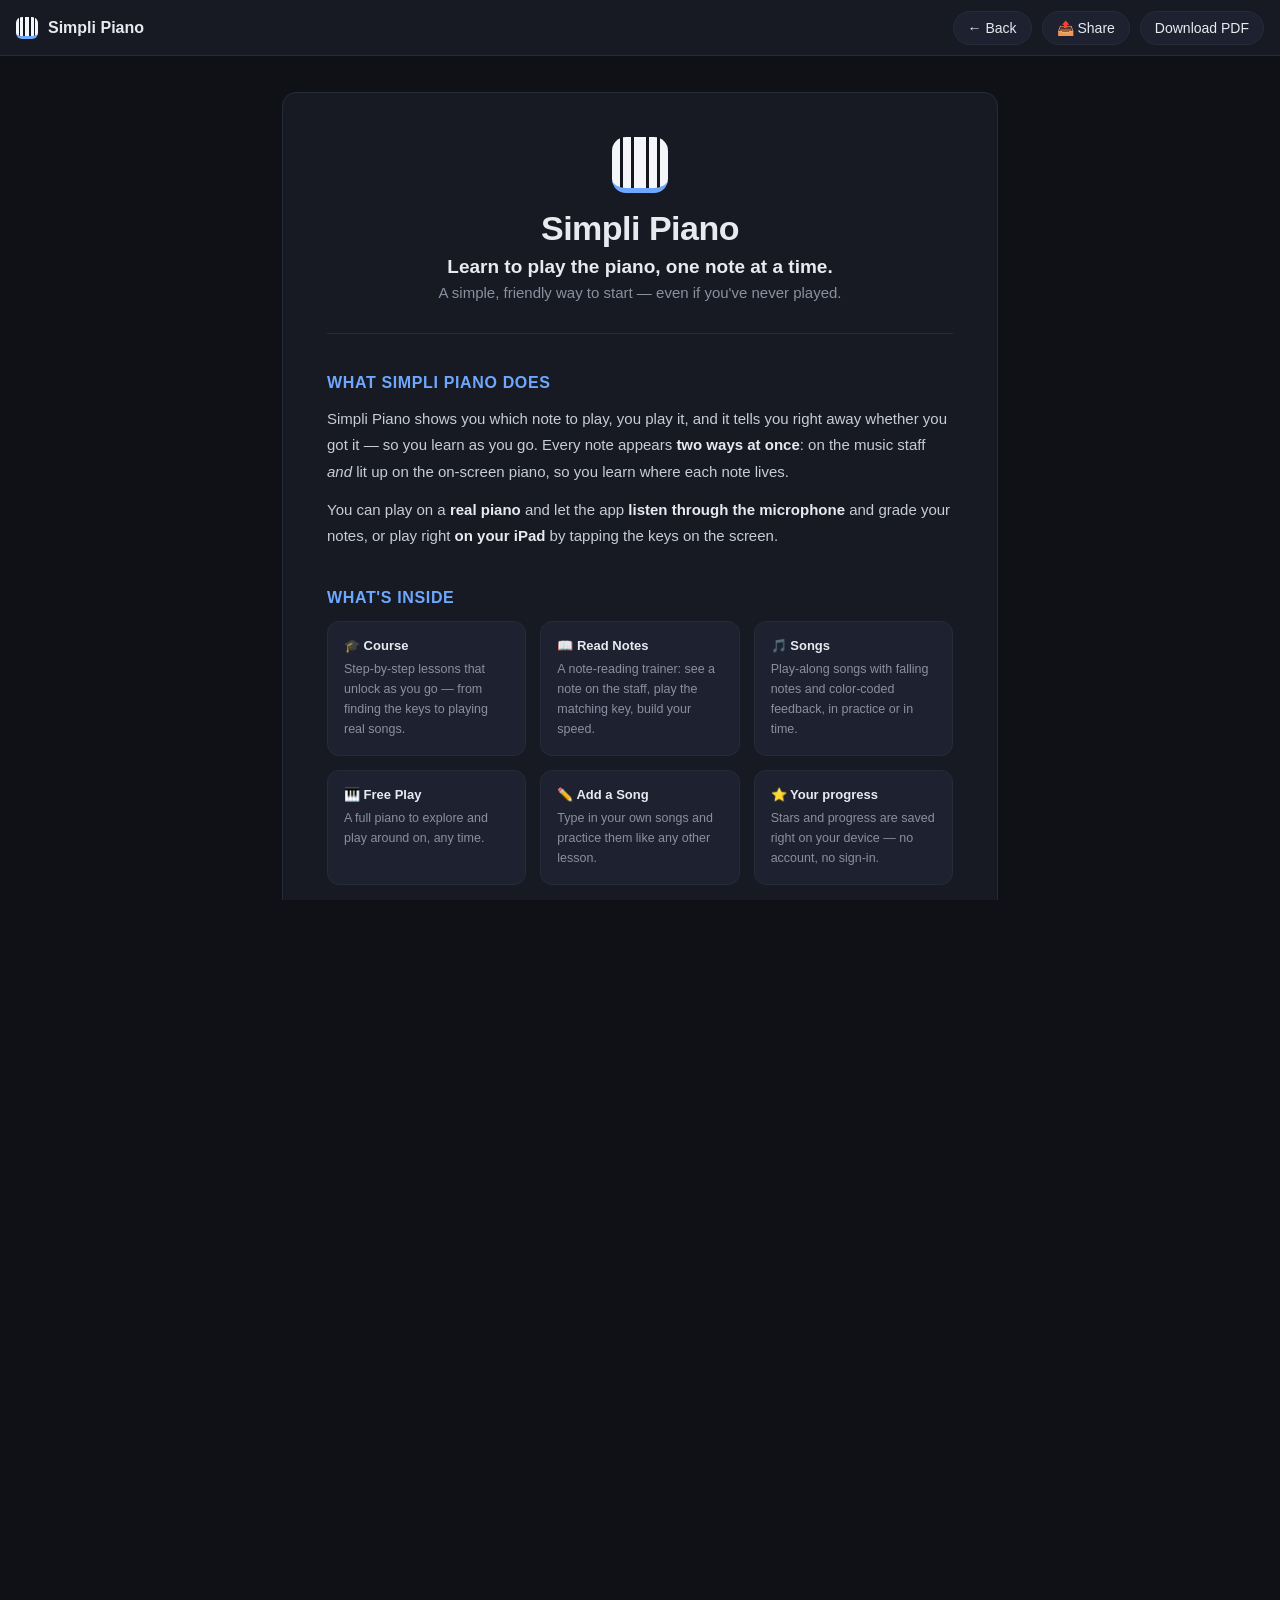
==== about.html @ 275bcdd9 "Auto-extending copyright year in footer + About (no yearly edits) Compute the © year in code: shows " ====
<!DOCTYPE html>
<html lang="en">
<head>
  <meta charset="UTF-8" />
  <meta name="viewport" content="width=device-width, initial-scale=1.0, viewport-fit=cover" />
  <title>About — Simpli Piano</title>
  <link rel="manifest" href="manifest.webmanifest" />
  <meta name="theme-color" content="#0f1117" />
  <link rel="icon" href="icons/favicon-32.png" sizes="32x32" />
  <link rel="apple-touch-icon" href="icons/apple-touch-icon.png" />
  <link rel="stylesheet" href="static/css/style.css" />
  <script src="static/js/version.js"></script>
</head>
<body class="about-page">
  <header class="about-bar">
    <div class="logo-wrap">
      <span class="logo" aria-hidden="true"></span>
      <strong>Simpli&nbsp;Piano</strong>
    </div>
    <div class="nav">
      <a class="chip" href="index.html">← Back</a>
      <button class="chip" id="share-btn">📤 Share</button>
      <button class="chip" id="pdf-btn">Download PDF</button>
    </div>
  </header>

  <main class="about-main">
    <div class="about-card">

      <div class="about-hero">
        <div class="about-logo" aria-hidden="true"></div>
        <h1>Simpli Piano</h1>
        <p class="about-tagline">Learn to play the piano, one note at a time.</p>
        <p class="about-sub">A simple, friendly way to start — even if you've never played.</p>
      </div>

      <section class="about-section">
        <h2>What Simpli Piano Does</h2>
        <p>Simpli Piano shows you which note to play, you play it, and it tells you right away
           whether you got it — so you learn as you go. Every note appears <b>two ways at once</b>:
           on the music staff <i>and</i> lit up on the on-screen piano, so you learn where each note lives.</p>
        <p>You can play on a <b>real piano</b> and let the app <b>listen through the microphone</b>
           and grade your notes, or play right <b>on your iPad</b> by tapping the keys on the screen.</p>
      </section>

      <section class="about-section">
        <h2>What's Inside</h2>
        <div class="why-grid">
          <div class="why-item">
            <div class="why-title">🎓 Course</div>
            <div class="why-desc">Step-by-step lessons that unlock as you go — from finding the keys to playing real songs.</div>
          </div>
          <div class="why-item">
            <div class="why-title">📖 Read Notes</div>
            <div class="why-desc">A note-reading trainer: see a note on the staff, play the matching key, build your speed.</div>
          </div>
          <div class="why-item">
            <div class="why-title">🎵 Songs</div>
            <div class="why-desc">Play-along songs with falling notes and color-coded feedback, in practice or in time.</div>
          </div>
          <div class="why-item">
            <div class="why-title">🎹 Free Play</div>
            <div class="why-desc">A full piano to explore and play around on, any time.</div>
          </div>
          <div class="why-item">
            <div class="why-title">✏️ Add a Song</div>
            <div class="why-desc">Type in your own songs and practice them like any other lesson.</div>
          </div>
          <div class="why-item">
            <div class="why-title">⭐ Your progress</div>
            <div class="why-desc">Stars and progress are saved right on your device — no account, no sign-in.</div>
          </div>
        </div>
      </section>

      <section class="about-section">
        <h2>Who It's For</h2>
        <div class="audience-grid">
          <div class="audience-item">
            <div class="audience-icon">🌱</div>
            <div class="audience-label">Complete Beginners</div>
            <div class="audience-desc">Never touched a piano? Start at the very beginning — find the keys, learn the note names, and play your first song.</div>
          </div>
          <div class="audience-item">
            <div class="audience-icon">🎹</div>
            <div class="audience-label">Real-Piano Players</div>
            <div class="audience-desc">Play on your own acoustic or digital piano and let the app listen and grade you as you practice.</div>
          </div>
          <div class="audience-item">
            <div class="audience-icon">✈️</div>
            <div class="audience-label">Practice Anywhere</div>
            <div class="audience-desc">Works fully offline on your iPad. Tap the on-screen keys to keep learning on a plane or away from your piano.</div>
          </div>
          <div class="audience-item">
            <div class="audience-icon">👨‍👩‍👧</div>
            <div class="audience-label">All Ages</div>
            <div class="audience-desc">Simple, friendly, and visual — easy enough for kids and clear enough for adults picking it up later in life.</div>
          </div>
        </div>
      </section>

      <section class="about-section">
        <h2>Private, Offline &amp; Ad-Free</h2>
        <p>Once it's on your home screen, Simpli Piano <b>works fully offline</b> — you can play
           with <b>no internet connection at all</b> (perfect for a plane). Everything runs on your
           device: no account, no sign-in, and nothing is sent to a server.</p>
        <p>And because it's <b>privately developed by Coniker Systems™</b>, there are
           <b>no ads — ever.</b></p>
      </section>

      <section class="about-section" id="get-it">
        <h2>Get Simpli Piano on Your iPad</h2>
        <p>It's a free web app — nothing to buy, no App Store needed. Here's how to add it to your
           iPad or iPhone so it opens like a normal app and works offline:</p>
        <div class="get-url">
          <span class="get-url-link" id="app-url">https://jconiker.github.io/simpli-piano/</span>
          <button class="chip" id="copy-url">Copy link</button>
        </div>
        <ol class="get-steps">
          <li>Open that link in <b>Safari</b> on your iPad or iPhone.</li>
          <li>Tap the <b>Share</b> button (the square with an arrow at the top).</li>
          <li>Choose <b>“Add to Home Screen.”</b></li>
          <li>Tap <b>Add</b> — a Simpli Piano icon appears on your home screen.</li>
          <li>Open it from the home screen. It runs full-screen and <b>works offline</b>.</li>
        </ol>
        <p class="get-tip">Want to send it to someone? Tap <b>Share</b> at the top of this page to
           text or email them the link and these instructions.</p>

        <h2 style="margin-top:28px">Getting New Features</h2>
        <p>New features are released regularly. To get the latest version, just <b>close Simpli
           Piano and reopen it while connected to Wi-Fi</b> — it updates itself automatically, and
           your progress is kept. You can check the version number at the bottom of any screen.</p>
        <p>Have an idea or found a problem? Tap <b>💬 Feedback</b> on the home screen to send it
           straight to us — your feedback shapes what gets built next.</p>
      </section>

      <div class="about-cta">
        <a class="process-btn" href="index.html">Start playing →</a>
      </div>

      <div class="about-brand">
        <div class="brand-divider"></div>
        <div class="brand-line">
          Developed by <a href="https://conikersystems.com" target="_blank" rel="noopener" class="brand-link">Coniker Systems™</a>
          <span class="brand-sep">·</span>
          <a href="https://conikersystems.com" target="_blank" rel="noopener" class="brand-link">conikersystems.com</a>
          <span class="brand-sep">·</span>
          © <span id="cr-years">2026</span> Coniker Systems™
          <span class="brand-sep">·</span>
          v<span id="app-ver"></span>
        </div>
      </div>

    </div>
  </main>
  <script>
    document.getElementById("app-ver").textContent = window.APP_VERSION || "1.0";
    var _y = new Date().getFullYear();
    document.getElementById("cr-years").textContent = _y > 2026 ? "2026–" + _y : "2026";

    var APP_URL = "https://jconiker.github.io/simpli-piano/";
    // This About page's own URL — sharing it lets someone read about Simpli Piano
    // and see how to install it. Same site, just the /about.html path.
    var ABOUT_URL = location.origin + location.pathname;
    var DIR = location.pathname.substring(0, location.pathname.lastIndexOf("/") + 1);
    var PDF_URL = location.origin + DIR + "simpli-piano-about.pdf";
    var SHARE_TEXT = "Simpli Piano — a simple, ad-free way to learn piano on your iPad. "
      + "Here's all about it and how to get it, free:\n" + ABOUT_URL;

    document.getElementById("share-btn").onclick = async function () {
      if (navigator.share) {
        try { await navigator.share({ title: "About Simpli Piano", text: SHARE_TEXT, url: ABOUT_URL }); return; } catch (e) { return; }
      }
      // No share sheet (e.g. desktop): offer SMS, else copy the link.
      try { await navigator.clipboard.writeText(SHARE_TEXT); alert("Link copied — paste it into a text or email."); }
      catch (e) { window.location.href = "sms:?&body=" + encodeURIComponent(SHARE_TEXT); }
    };

    document.getElementById("copy-url").onclick = async function () {
      try { await navigator.clipboard.writeText(APP_URL); this.textContent = "Copied!"; }
      catch (e) { window.prompt("Copy this link:", APP_URL); }
    };

    // Download PDF — NEVER navigate the window (in a Home-Screen app that traps
    // the user with no way back). Use the iOS share sheet (an overlay) so they
    // can Save to Files / share and return straight to the app.
    var standalone = (window.matchMedia && matchMedia("(display-mode: standalone)").matches) || window.navigator.standalone === true;
    document.getElementById("pdf-btn").onclick = async function () {
      // Best path: share the actual PDF file via the share sheet.
      try {
        const res = await fetch("simpli-piano-about.pdf", { cache: "force-cache" });
        const blob = await res.blob();
        const file = new File([blob], "Simpli-Piano.pdf", { type: "application/pdf" });
        if (navigator.canShare && navigator.canShare({ files: [file] })) {
          await navigator.share({ files: [file], title: "Simpli Piano" });
          return;
        }
      } catch (e) { /* fall through */ }
      // Share the PDF link via the sheet (still an overlay — no navigation).
      if (navigator.share) { try { await navigator.share({ title: "Simpli Piano PDF", url: PDF_URL }); return; } catch (e) { return; } }
      // Regular browser tab (not installed): a new tab is safe.
      if (!standalone) { window.open("simpli-piano-about.pdf", "_blank"); return; }
      // Last resort in an installed app: copy the link instead of trapping them.
      try { await navigator.clipboard.writeText(PDF_URL); alert("PDF link copied — open it in Safari."); }
      catch (e) { window.prompt("Open this PDF link in Safari:", PDF_URL); }
    };
  </script>
</body>
</html>
---- static/css/style.css ----
/* Simpli Piano — styles. Dark shell; device-adaptive keyboard;
   falling-notes lesson lane with color-coded feedback. */

:root {
  --bg: #0f1117;
  --panel: #171a23;
  --panel-2: #1d2130;
  --line: #262b3a;
  --ink: #e8eaf0;
  --muted: #8b90a0;
  --accent: #6ea8fe;
  --good: #6ea8fe;   /* correct first try */
  --ok: #f5c451;     /* correct after a slip */
  --bad: #ff6b6b;    /* wrong */
  --white-key: #f5f6fa;
  --black-key: #14161d;
  --topbar-h: 56px;
}

* { box-sizing: border-box; -webkit-tap-highlight-color: transparent; }

html, body {
  margin: 0; height: 100%;
  background: var(--bg); color: var(--ink);
  font-family: -apple-system, BlinkMacSystemFont, "Segoe UI", Roboto, sans-serif;
  overflow: hidden; overscroll-behavior: none;
  -webkit-user-select: none; user-select: none;
}
body {
  display: flex; flex-direction: column;
  padding: env(safe-area-inset-top) env(safe-area-inset-right) env(safe-area-inset-bottom) env(safe-area-inset-left);
}

/* ---- Top bar ---- */
.topbar {
  flex: 0 0 auto; height: var(--topbar-h);
  display: flex; align-items: center; gap: 8px;
  padding: 0 12px; background: var(--panel); border-bottom: 1px solid var(--line);
}
.topbar .back {
  border: none; background: transparent; color: var(--ink);
  font-size: 30px; line-height: 1; width: 34px; height: 38px; cursor: pointer;
}
.title { display: flex; align-items: center; gap: 10px; flex: 1 1 auto; min-width: 0; }
.title h1 { font-size: 18px; font-weight: 650; margin: 0; white-space: nowrap; overflow: hidden; text-overflow: ellipsis; }
.logo {
  width: 22px; height: 22px; border-radius: 6px; flex: 0 0 auto;
  background: linear-gradient(90deg, var(--white-key) 0 14%, var(--black-key) 14% 20%,
    var(--white-key) 20% 34%, var(--black-key) 34% 40%, var(--white-key) 40% 60%,
    var(--black-key) 60% 66%, var(--white-key) 66% 80%, var(--black-key) 80% 86%, var(--white-key) 86% 100%);
  border-bottom: 3px solid var(--accent);
}
.topbar-actions { display: flex; align-items: center; gap: 10px; }

/* ---- View container ---- */
#view { flex: 1 1 auto; min-height: 0; overflow: auto; }

/* ---- Persistent footer (every page) ---- */
/* Higher specificity than the .site-footer base (which is defined later). */
.site-footer.app-footer { flex: 0 0 auto; margin-top: 0; padding: 6px 12px; font-size: 11px; border-top: 1px solid var(--line); }

/* Top-bar mic control */
.topbar .chip.mic { flex: 0 0 auto; }
.topbar .mic-note { flex: 0 0 auto; min-width: 0; margin-right: 2px; }

/* ---- Home ---- */
.home { max-width: 640px; margin: 0 auto; padding: 22px 18px; }
.tagline { color: var(--muted); text-align: center; margin: 6px 0 22px; }
.tiles { display: grid; gap: 14px; }
.tile {
  display: flex; flex-direction: column; gap: 4px; text-align: left;
  padding: 18px 20px; border-radius: 14px; cursor: pointer;
  background: var(--panel); border: 1px solid var(--line); color: var(--ink);
}
.tile:active { background: var(--panel-2); }
.tile.primary { background: linear-gradient(135deg, #243049, #1a2336); border-color: #34507e; }
.tile-label { font-size: 19px; font-weight: 650; }
.tile-sub { font-size: 13px; color: var(--muted); }
.home-hint { text-align: center; font-size: 13.5px; color: var(--accent); margin: -10px 0 18px; }
.home-footer { display: flex; gap: 12px; justify-content: center; margin-top: 24px; flex-wrap: wrap; }
.foot-btn { border: 1px solid var(--line); background: var(--panel); color: var(--ink); border-radius: 999px; padding: 10px 20px; font-size: 14px; cursor: pointer; }
.foot-btn:active { background: var(--panel-2); }

/* ---- About page + site footer (AI Ready standard) ---- */
body.about-page { overflow: auto; display: block; }
header.about-bar { height: var(--topbar-h); display: flex; align-items: center; justify-content: space-between;
  padding: 0 16px; background: var(--panel); border-bottom: 1px solid var(--line); }
header.about-bar .logo-wrap { display: flex; align-items: center; gap: 10px; }
header.about-bar .nav { display: flex; align-items: center; gap: 10px; }
.about-main { max-width: 760px; margin: 0 auto; padding: 36px 22px 60px; }
.about-card { background: var(--panel); border: 1px solid var(--line); border-radius: 14px; padding: clamp(22px, 5vw, 44px); }
.about-hero { text-align: center; margin-bottom: 40px; padding-bottom: 32px; border-bottom: 1px solid var(--line); }
.about-hero .about-logo { width: 56px; height: 56px; border-radius: 14px; margin: 0 auto 16px;
  background: linear-gradient(90deg, var(--white-key) 0 14%, var(--black-key) 14% 20%, var(--white-key) 20% 34%,
    var(--black-key) 34% 40%, var(--white-key) 40% 60%, var(--black-key) 60% 66%, var(--white-key) 66% 80%,
    var(--black-key) 80% 86%, var(--white-key) 86% 100%); border-bottom: 5px solid var(--accent); }
.about-hero h1 { font-size: 34px; font-weight: 800; letter-spacing: -0.5px; margin: 0 0 8px; }
.about-tagline { font-size: 19px; font-weight: 600; color: var(--ink); margin: 0 0 6px; }
.about-sub { font-size: 15px; color: var(--muted); margin: 0; }
.about-section { margin-bottom: 40px; }
.about-section h2 { font-size: 16px; font-weight: 700; margin: 0 0 14px; color: var(--accent); text-transform: uppercase; letter-spacing: 0.04em; }
.about-section p { font-size: 15px; line-height: 1.75; color: #c7ccd8; margin: 0 0 12px; }
.about-section b { color: var(--ink); }
.audience-grid { display: grid; grid-template-columns: 1fr 1fr; gap: 14px; }
@media (max-width: 560px) { .audience-grid { grid-template-columns: 1fr; } }
.audience-item { background: var(--panel-2); border: 1px solid var(--line); border-radius: 12px; padding: 16px; }
.audience-icon { font-size: 22px; margin-bottom: 8px; }
.audience-label { font-size: 14px; font-weight: 700; color: var(--ink); margin-bottom: 6px; }
.audience-desc { font-size: 13px; color: var(--muted); line-height: 1.6; }
.why-grid { display: grid; grid-template-columns: 1fr 1fr 1fr; gap: 14px; }
@media (max-width: 600px) { .why-grid { grid-template-columns: 1fr; } }
.why-item { background: var(--panel-2); border: 1px solid var(--line); border-radius: 12px; padding: 16px; }
.why-title { font-size: 13px; font-weight: 700; color: var(--ink); margin-bottom: 6px; }
.why-desc { font-size: 12.5px; color: var(--muted); line-height: 1.6; }
.get-url { display: flex; align-items: center; gap: 10px; flex-wrap: wrap; background: var(--panel-2); border: 1px solid var(--line); border-radius: 10px; padding: 12px 14px; margin: 12px 0; }
.get-url-link { font-family: ui-monospace, SFMono-Regular, Menlo, monospace; font-size: 14px; color: #cdddff; word-break: break-all; flex: 1 1 auto; }
.get-steps { margin: 8px 0 8px 4px; padding-left: 22px; color: #c7ccd8; line-height: 1.9; font-size: 15px; }
.get-steps b { color: var(--ink); }
.get-tip { font-size: 13.5px; color: var(--muted); }
.about-cta { text-align: center; margin: 40px 0 8px; }
.process-btn { display: inline-block; text-decoration: none; padding: 14px 32px; background: var(--accent); color: #07101f;
  border: none; border-radius: 999px; font-size: 16px; font-weight: 650; cursor: pointer; }
.about-brand { margin-top: 30px; }
.brand-divider { height: 1px; background: var(--line); margin-bottom: 18px; }
.brand-line { font-size: 13px; color: var(--muted); text-align: center; }
.brand-link { color: var(--muted); text-decoration: none; }
.brand-link:hover { color: var(--accent); }
.brand-sep { margin: 0 8px; }
.site-footer { text-align: center; padding: 22px; font-size: 12px; color: var(--muted); border-top: 1px solid var(--line); margin-top: 24px; }
.site-footer a { color: var(--muted); text-decoration: none; }
.site-footer a:hover { color: var(--ink); }
.footer-sep { margin: 0 8px; }
@media print {
  /* The app shell pins html/body to 100% height with overflow hidden, which
     clips a printed page to one screen. Let the About page flow across pages. */
  html, body.about-page { height: auto !important; min-height: 0 !important; overflow: visible !important; }
  body.about-page { background: #fff !important; color: #111 !important; -webkit-print-color-adjust: exact; print-color-adjust: exact; }
  .about-section, .why-item, .audience-item { page-break-inside: avoid; }
  header.about-bar, .about-cta { display: none !important; }
  .about-card { border: none !important; padding: 0 !important; background: #fff !important; }
  .about-hero h1, .about-tagline, .about-section h2, .about-section p, .about-section b,
  .audience-label, .audience-desc, .why-title, .why-desc, .brand-line { color: #111 !important; }
  .audience-item, .why-item { background: #f5f5f5 !important; border-color: #ccc !important; }
}

/* ---- Players / profiles ---- */
.player-chip { display: inline-flex; align-items: center; gap: 8px; margin: 0 auto 14px; padding: 8px 16px; border-radius: 999px; background: var(--panel); border: 1px solid var(--line); color: var(--ink); font-size: 15px; cursor: pointer; }
.player-chip .profile-emoji { font-size: 18px; }
.player-chip .swap { color: var(--muted); }
.profiles { max-width: 620px; margin: 0 auto; padding: 26px 18px; text-align: center; }
.profiles-title { font-size: 24px; margin: 0 0 6px; }
.profiles-sub { color: var(--muted); margin: 0 0 22px; font-size: 14px; }
.profiles-grid { display: grid; grid-template-columns: repeat(auto-fit, minmax(120px, 1fr)); gap: 14px; }
.profile-card { position: relative; display: flex; flex-direction: column; align-items: center; gap: 8px; padding: 22px 12px; border-radius: 14px; background: var(--panel); border: 1px solid var(--line); color: var(--ink); cursor: pointer; }
.profile-card.active { border-color: var(--accent); }
.profile-card.add { border-style: dashed; color: var(--muted); }
.profile-emoji { font-size: 38px; line-height: 1; }
.profile-name { font-size: 15px; font-weight: 600; }
.profile-del { position: absolute; top: 6px; right: 8px; color: var(--muted); font-size: 13px; padding: 2px 6px; }
.profile-del:hover { color: var(--bad); }
.profile-create { margin-top: 22px; padding: 18px; border: 1px solid var(--line); border-radius: 14px; background: var(--panel); text-align: left; }
.create-label { font-size: 13px; color: var(--muted); text-transform: uppercase; letter-spacing: 0.05em; margin-bottom: 10px; }
.profile-create .field { margin-bottom: 12px; }
.emoji-row { display: flex; flex-wrap: wrap; gap: 8px; margin-bottom: 14px; }
.emoji-pick { width: 44px; height: 44px; font-size: 22px; border-radius: 10px; background: var(--panel-2); border: 1px solid var(--line); cursor: pointer; }
.emoji-pick.active { border-color: var(--accent); background: #243049; }

/* ---- Song list ---- */
.song-list { max-width: 680px; margin: 0 auto; padding: 12px; display: grid; gap: 8px; }
.group-head { font-size: 13px; color: var(--muted); text-transform: uppercase; letter-spacing: 0.06em; margin: 16px 4px 2px; }
.group-head:first-child { margin-top: 4px; }
.song-row {
  display: flex; align-items: center; gap: 14px; width: 100%;
  padding: 14px 16px; border-radius: 12px; cursor: pointer;
  background: var(--panel); border: 1px solid var(--line); color: var(--ink); text-align: left;
}
.song-row:active { background: var(--panel-2); }
.song-dot { width: 34px; height: 34px; border-radius: 50%; display: grid; place-items: center; flex: 0 0 auto; background: #2a3654; color: var(--accent); }
.diff-2 { background: #2f3a2a; color: #9fd07f; }
.diff-3 { background: #3a2f2a; color: #e0a87f; }
.song-meta { display: flex; flex-direction: column; flex: 1 1 auto; min-width: 0; }
.song-title { font-weight: 600; }
.song-sub { font-size: 12px; color: var(--muted); }
.song-stars { color: var(--ok); letter-spacing: 2px; }

/* ---- Lesson ---- */
.lesson { display: flex; flex-direction: column; height: 100%; }
.lesson-controls {
  flex: 0 0 auto; display: flex; align-items: center; gap: 10px; flex-wrap: wrap;
  padding: 10px 14px; border-bottom: 1px solid var(--line); background: var(--panel);
}
.chip {
  border: 1px solid var(--line); background: var(--panel-2); color: var(--ink);
  border-radius: 999px; padding: 8px 14px; font-size: 14px; cursor: pointer;
}
a.chip { text-decoration: none; display: inline-flex; align-items: center; }
.chip:active { transform: translateY(1px); }
.chip.active { border-color: var(--accent); color: var(--accent); }
.chip.play { background: var(--accent); color: #07101f; border-color: var(--accent); font-weight: 650; }
.seg { display: inline-flex; border: 1px solid var(--line); border-radius: 999px; overflow: hidden; }
.seg-btn { border: none; background: var(--panel-2); color: var(--ink); padding: 9px 16px; font-size: 14px; cursor: pointer; border-right: 1px solid var(--line); }
.seg-btn:last-child { border-right: none; }
.seg-btn.active { background: var(--accent); color: #07101f; font-weight: 650; }
.tempo { display: flex; align-items: center; gap: 8px; font-size: 13px; color: var(--muted); }
.tempo input[type=range] { width: 110px; accent-color: var(--accent); }
.tempo-val { min-width: 38px; text-align: center; color: var(--ink); font-size: 13px; }

.progress-bar { flex: 0 0 auto; height: 6px; background: #20242f; }
.progress-bar > span { display: block; height: 100%; width: 0; background: var(--accent); transition: width 0.15s ease; }
.lesson-status { flex: 0 0 auto; text-align: center; font-size: 15px; color: var(--ink); padding: 8px 6px; }

/* Falling-notes lane */
.lane { position: relative; flex: 1 1 auto; min-height: 80px; overflow: hidden; margin: 0 14px; }
.lane-notes { position: absolute; left: 0; right: 0; bottom: 0; top: 0; }
.note-block {
  position: absolute; border-radius: 6px;
  background: rgba(110,168,254,0.22); border: 1px solid rgba(110,168,254,0.55);
  color: #cdddff; font-size: 12px; display: flex; align-items: flex-end; justify-content: center;
  padding-bottom: 4px; overflow: hidden;
}
.note-block.accidental { background: rgba(110,168,254,0.12); }
.note-block.active { border-color: #fff; box-shadow: 0 0 0 2px rgba(110,168,254,0.6), 0 0 16px rgba(110,168,254,0.5); }
.note-block.done-good { background: var(--good); border-color: var(--good); color: #07101f; }
.note-block.done-ok { background: var(--ok); border-color: var(--ok); color: #2a1e00; }
.note-block.missed { background: rgba(255,107,107,0.22); border-color: var(--bad); color: #ffd5d5; }
.hitline { position: absolute; left: 0; right: 0; bottom: 8px; height: 3px; background: var(--accent); box-shadow: 0 0 12px rgba(110,168,254,0.8); border-radius: 2px; }

/* Keyboard wrapper */
.kb-wrap { flex: 0 0 auto; height: clamp(140px, 26vh, 230px); padding: 10px 14px 14px; }
.kb-wrap.grow { flex: 1 1 auto; height: auto; }

/* ---- Keyboard ---- */
.keyboard {
  position: relative; display: flex; height: 100%;
  border-radius: 10px; overflow: hidden; background: #000; box-shadow: 0 10px 30px rgba(0,0,0,0.5);
  touch-action: none;
}
.key { position: relative; cursor: pointer; touch-action: none; }
.key.white { flex: 1 1 0; background: linear-gradient(#ffffff, var(--white-key)); border-right: 1px solid #cfd3df; border-radius: 0 0 7px 7px; }
.key.white:last-of-type { border-right: none; }
.key.white.active { background: linear-gradient(#dbe4ff, #aebdff); }
.key.black { position: absolute; top: 0; height: 62%; background: linear-gradient(#2a2e3a, var(--black-key)); border-radius: 0 0 6px 6px; z-index: 2; box-shadow: 0 4px 6px rgba(0,0,0,0.5); }
.key.black.active { background: linear-gradient(#3a445e, #2b3346); }
.key .label { position: absolute; bottom: 8px; left: 0; right: 0; text-align: center; font-size: 12px; pointer-events: none; }
.key.white .label { color: #6b7180; }
.key.black .label { color: #aeb6c8; font-size: 10px; }
.keyboard.no-labels .label { display: none; }

/* feedback highlights — the "play this next" key glows + gently pulses */
.key.white.hl-hint { background: linear-gradient(#d4e2ff, #7ea2ff); animation: keyPulse 1.1s ease-in-out infinite; }
.key.black.hl-hint { background: linear-gradient(#5468a0, #32467a); animation: keyPulse 1.1s ease-in-out infinite; }
@keyframes keyPulse {
  0%, 100% { box-shadow: inset 0 0 0 2px rgba(110,168,254,0.7), 0 0 10px rgba(110,168,254,0.5); }
  50% { box-shadow: inset 0 0 0 3px rgba(110,168,254,1), 0 0 22px rgba(110,168,254,0.9); }
}
.key.hl-good { background: linear-gradient(#bdeccb, #7fd99a) !important; }
.key.black.hl-good { background: linear-gradient(#3f7a55, #2c5e3f) !important; }
.key.hl-bad { background: linear-gradient(#ffd0d0, #ff9b9b) !important; }
.key.black.hl-bad { background: linear-gradient(#7a3f3f, #5e2c2c) !important; }

/* ---- Course (tiers + next-up + completed) ---- */
.course-wrap { max-width: 680px; margin: 0 auto; padding: 12px; }
.next-up { margin: 6px 0 10px; }
.next-label { font-size: 12px; letter-spacing: 0.08em; color: var(--accent); font-weight: 700; margin: 0 4px 8px; }
.next-card { display: flex; align-items: center; gap: 16px; width: 100%; text-align: left; cursor: pointer;
  padding: 20px; border-radius: 16px; color: var(--ink);
  background: linear-gradient(135deg, #243049, #1a2336); border: 1px solid #34507e; }
.next-card:active { filter: brightness(1.1); }
.next-icon { width: 46px; height: 46px; border-radius: 50%; display: grid; place-items: center; flex: 0 0 auto; background: #2a3654; color: var(--accent); font-size: 20px; }
.next-meta { display: flex; flex-direction: column; flex: 1 1 auto; min-width: 0; }
.next-title { font-size: 19px; font-weight: 700; }
.next-blurb { font-size: 13px; color: var(--muted); }
.next-go { font-size: 22px; color: var(--accent); }
.next-done { text-align: center; color: #9fd07f; padding: 18px; background: var(--panel); border: 1px solid var(--line); border-radius: 14px; }
.coming-soon { color: var(--muted); font-size: 14px; padding: 8px 6px 14px; font-style: italic; }
.completed { margin-top: 16px; border-top: 1px solid var(--line); padding-top: 6px; }
.completed > summary { cursor: pointer; color: var(--muted); font-size: 14px; padding: 10px 4px; list-style: none; }
.completed > summary::-webkit-details-marker { display: none; }
.completed .song-list { padding-top: 4px; }

/* ---- Course path ---- */
.song-row.locked { opacity: 0.5; cursor: default; }
.song-dot.unit { background: #2a3654; color: var(--accent); }
.song-dot.unit.done { background: #2f3a2a; color: #9fd07f; }

/* ---- Note-reading trainer ---- */
.trainer-stats { flex: 0 0 auto; text-align: center; font-size: 16px; color: var(--ink); padding: 12px 6px 4px; }
.staff-wrap { flex: 1 1 auto; min-height: 80px; display: grid; place-items: center; padding: 8px 14px; }
.staff-wrap svg { width: min(100%, 520px); height: 100%; max-height: 240px; }

/* ---- Mic toggle ---- */
.mic-wrap { display: inline-flex; align-items: center; gap: 8px; }
.chip.mic.active { background: var(--bad); color: #fff; border-color: var(--bad); }
.mic-note { font-size: 12px; color: var(--muted); min-width: 56px; }

/* ---- Completion overlay ---- */
.overlay { position: fixed; inset: 0; background: rgba(8,10,15,0.7); display: grid; place-items: center; z-index: 50; }
.card { background: var(--panel); border: 1px solid var(--line); border-radius: 16px; padding: 26px 30px; text-align: center; width: min(86vw, 340px); }
.big-stars { font-size: 44px; color: var(--ok); letter-spacing: 6px; }
.result { font-size: 20px; font-weight: 650; margin-top: 8px; }
.result-sub { font-size: 13px; color: var(--muted); margin-top: 4px; }
.card-actions { display: flex; gap: 12px; justify-content: center; margin-top: 20px; }

/* ---- Editor ---- */
.editor { max-width: 640px; margin: 0 auto; padding: 16px; }
.editor-intro { color: #c7ccd8; font-size: 14.5px; line-height: 1.6; margin: 0 0 16px; }
.editor-intro code { background: var(--panel-2); padding: 1px 5px; border-radius: 4px; color: #cdddff; }
.field-row { display: flex; gap: 10px; margin-bottom: 10px; }
.field {
  background: var(--panel); border: 1px solid var(--line); color: var(--ink);
  border-radius: 10px; padding: 12px 14px; font-size: 15px; width: 100%;
}
.field.small { width: 90px; flex: 0 0 auto; }
.field.area { width: 100%; min-height: 120px; font-family: ui-monospace, SFMono-Regular, Menlo, monospace; line-height: 1.6; resize: vertical; }
.help { margin: 10px 0; color: var(--muted); font-size: 13px; }
.help summary { cursor: pointer; color: var(--accent); }
.help code { background: var(--panel-2); padding: 1px 5px; border-radius: 4px; color: #cdddff; }
.editor-msg { min-height: 18px; font-size: 13px; margin: 8px 0; }
.editor-msg.bad { color: var(--bad); }
.editor-msg.ok { color: #9fd07f; }
.editor-actions { display: flex; gap: 10px; }
.mine { margin-top: 26px; border-top: 1px solid var(--line); padding-top: 14px; }
.mine h3 { font-size: 14px; color: var(--muted); margin: 0 0 8px; font-weight: 600; }
.mine-row { display: flex; align-items: center; gap: 12px; padding: 8px 0; border-bottom: 1px solid var(--line); }
.mine-row span { flex: 1 1 auto; }
.link { background: none; border: none; color: var(--accent); cursor: pointer; font-size: 14px; }
.link.danger { color: var(--bad); }
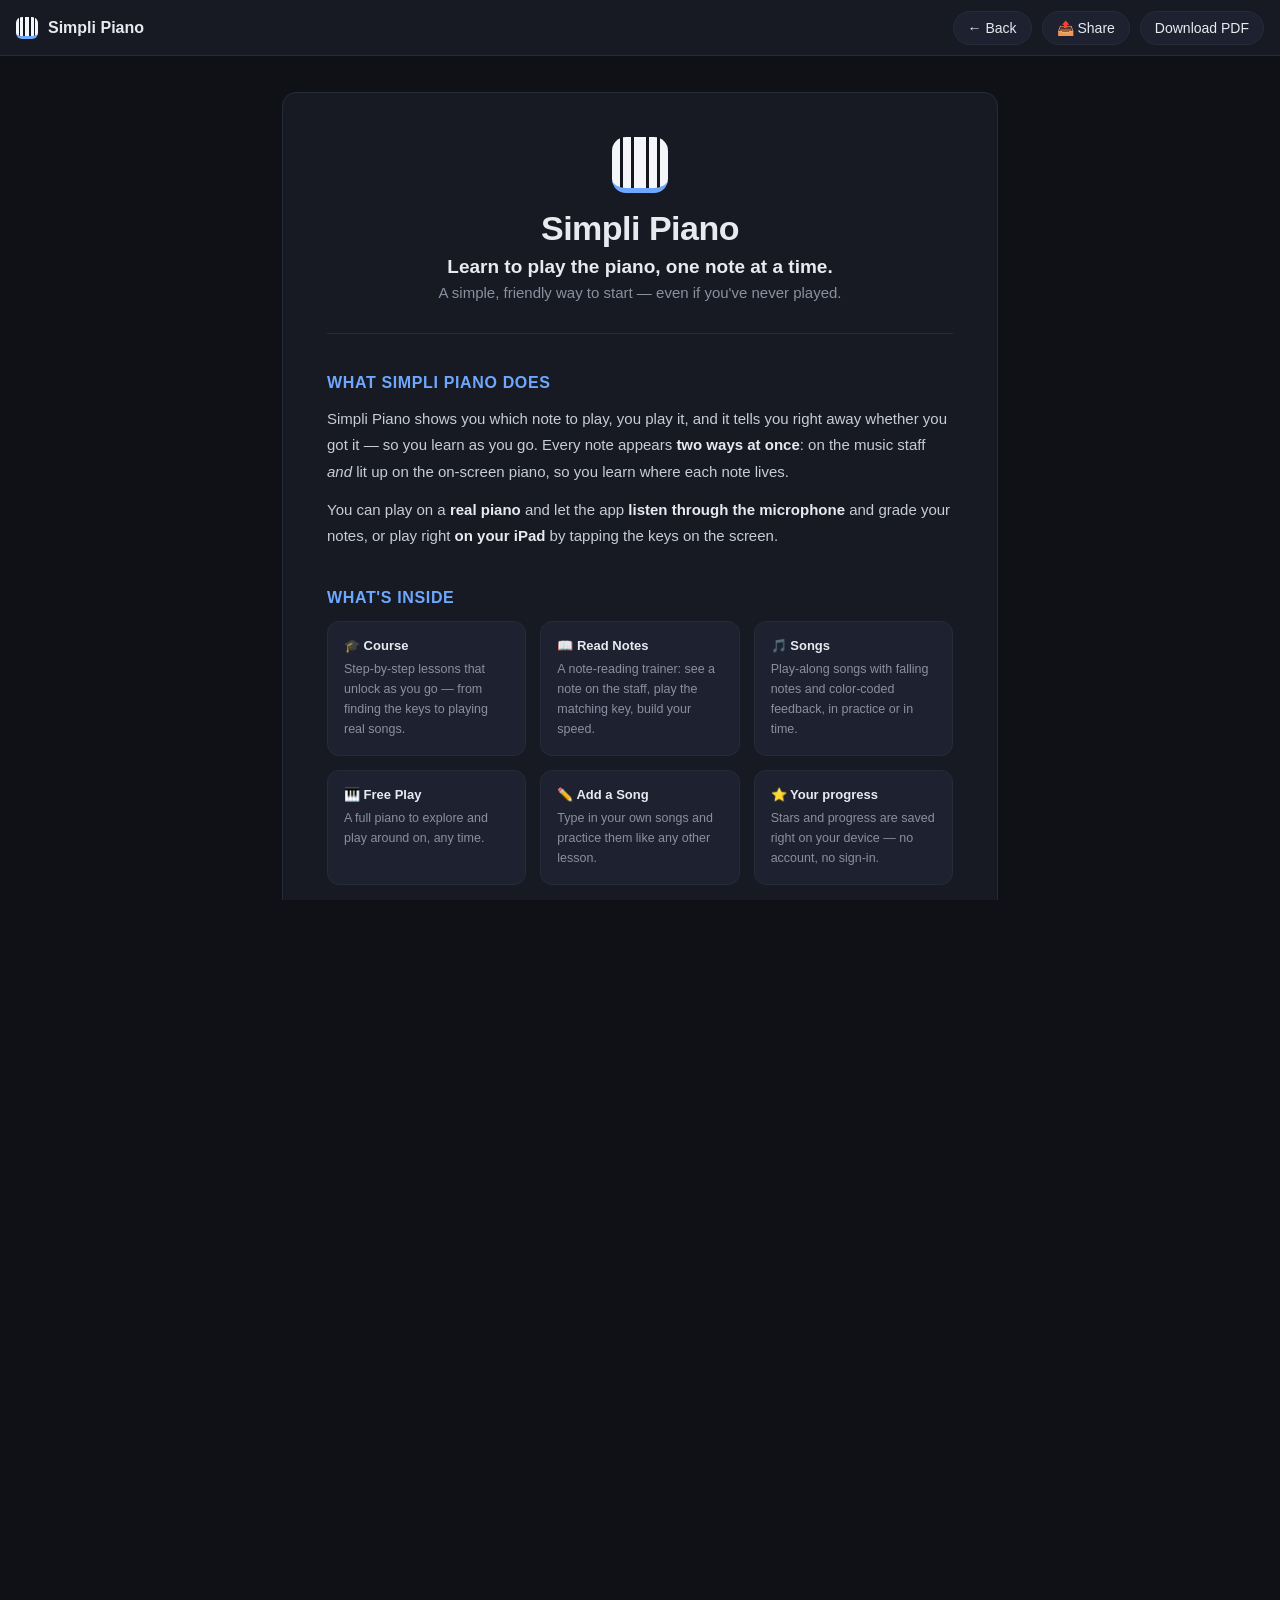
==== commit 5c3df526: "About: replace the raw URL box with a Start Playing button Joe didn't want the bare URL shown. Drop " ====
--- a/about.html
+++ b/about.html
@@ -110,19 +110,17 @@
 
       <section class="about-section" id="get-it">
         <h2>Get Simpli Piano on Your iPad</h2>
-        <p>It's a free web app — nothing to buy, no App Store needed. Here's how to add it to your
-           iPad or iPhone so it opens like a normal app and works offline:</p>
-        <div class="get-url">
-          <span class="get-url-link" id="app-url">https://jconiker.github.io/simpli-piano/</span>
-          <button class="chip" id="copy-url">Copy link</button>
-        </div>
+        <p>It's a free web app — nothing to buy, no App Store needed. To keep it on your iPad or
+           iPhone so it opens like a normal app and works offline:</p>
         <ol class="get-steps">
-          <li>Open that link in <b>Safari</b> on your iPad or iPhone.</li>
-          <li>Tap the <b>Share</b> button (the square with an arrow at the top).</li>
+          <li>In <b>Safari</b> (you're likely here already), tap the <b>Share</b> button — the square with an arrow.</li>
           <li>Choose <b>“Add to Home Screen.”</b></li>
           <li>Tap <b>Add</b> — a Simpli Piano icon appears on your home screen.</li>
           <li>Open it from the home screen. It runs full-screen and <b>works offline</b>.</li>
         </ol>
+        <div class="about-cta">
+          <a class="process-btn" href="index.html">▶ Start Playing</a>
+        </div>
         <p class="get-tip">Want to send it to someone? Tap <b>Share</b> at the top of this page to
            text or email them the link and these instructions.</p>
 
@@ -134,18 +132,12 @@
            straight to us — your feedback shapes what gets built next.</p>
       </section>
 
-      <div class="about-cta">
-        <a class="process-btn" href="index.html">Start playing →</a>
-      </div>
-
       <div class="about-brand">
         <div class="brand-divider"></div>
         <div class="brand-line">
-          Developed by <a href="https://conikersystems.com" target="_blank" rel="noopener" class="brand-link">Coniker Systems™</a>
+          © <span id="cr-years">2026</span> <a href="https://conikersystems.com" target="_blank" rel="noopener" class="brand-link">Coniker Systems™</a>
           <span class="brand-sep">·</span>
           <a href="https://conikersystems.com" target="_blank" rel="noopener" class="brand-link">conikersystems.com</a>
-          <span class="brand-sep">·</span>
-          © <span id="cr-years">2026</span> Coniker Systems™
           <span class="brand-sep">·</span>
           v<span id="app-ver"></span>
         </div>
@@ -155,8 +147,7 @@
   </main>
   <script>
     document.getElementById("app-ver").textContent = window.APP_VERSION || "1.0";
-    var _y = new Date().getFullYear();
-    document.getElementById("cr-years").textContent = _y > 2026 ? "2026–" + _y : "2026";
+    document.getElementById("cr-years").textContent = new Date().getFullYear();
 
     var APP_URL = "https://jconiker.github.io/simpli-piano/";
     // This About page's own URL — sharing it lets someone read about Simpli Piano
@@ -174,11 +165,6 @@
       // No share sheet (e.g. desktop): offer SMS, else copy the link.
       try { await navigator.clipboard.writeText(SHARE_TEXT); alert("Link copied — paste it into a text or email."); }
       catch (e) { window.location.href = "sms:?&body=" + encodeURIComponent(SHARE_TEXT); }
-    };
-
-    document.getElementById("copy-url").onclick = async function () {
-      try { await navigator.clipboard.writeText(APP_URL); this.textContent = "Copied!"; }
-      catch (e) { window.prompt("Copy this link:", APP_URL); }
     };
 
     // Download PDF — NEVER navigate the window (in a Home-Screen app that traps
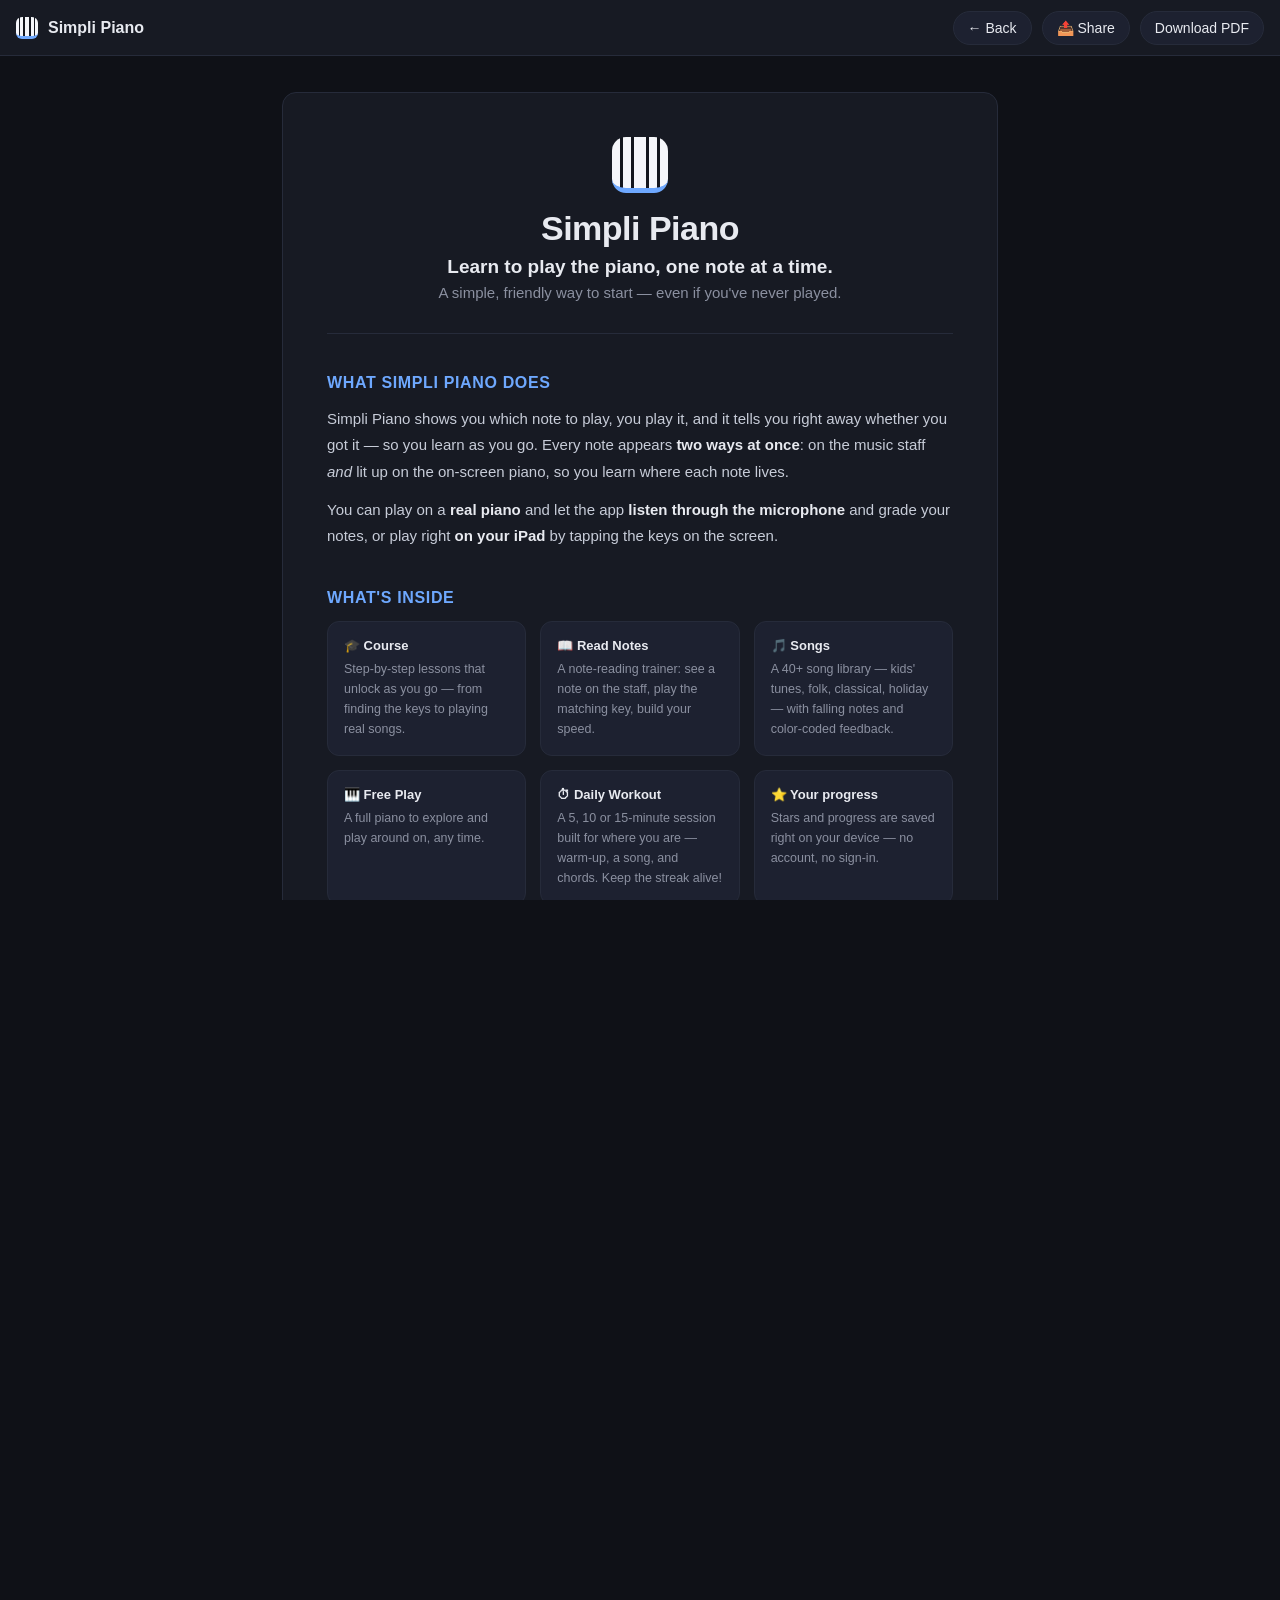
==== commit 8731e714: "v1.8.0: Simply-Piano-style upgrade — 42-song library w/ genres, streaks + daily goal, reading tests," ====
--- a/about.html
+++ b/about.html
@@ -56,15 +56,15 @@
           </div>
           <div class="why-item">
             <div class="why-title">🎵 Songs</div>
-            <div class="why-desc">Play-along songs with falling notes and color-coded feedback, in practice or in time.</div>
+            <div class="why-desc">A 40+ song library — kids' tunes, folk, classical, holiday — with falling notes and color-coded feedback.</div>
           </div>
           <div class="why-item">
             <div class="why-title">🎹 Free Play</div>
             <div class="why-desc">A full piano to explore and play around on, any time.</div>
           </div>
           <div class="why-item">
-            <div class="why-title">✏️ Add a Song</div>
-            <div class="why-desc">Type in your own songs and practice them like any other lesson.</div>
+            <div class="why-title">⏱ Daily Workout</div>
+            <div class="why-desc">A 5, 10 or 15-minute session built for where you are — warm-up, a song, and chords. Keep the streak alive!</div>
           </div>
           <div class="why-item">
             <div class="why-title">⭐ Your progress</div>
@@ -149,46 +149,47 @@
     document.getElementById("app-ver").textContent = window.APP_VERSION || "1.0";
     document.getElementById("cr-years").textContent = new Date().getFullYear();
 
-    var APP_URL = "https://jconiker.github.io/simpli-piano/";
+    var APP_URL = "https://conikersystems.github.io/simpli-piano/";
     // This About page's own URL — sharing it lets someone read about Simpli Piano
     // and see how to install it. Same site, just the /about.html path.
     var ABOUT_URL = location.origin + location.pathname;
     var DIR = location.pathname.substring(0, location.pathname.lastIndexOf("/") + 1);
     var PDF_URL = location.origin + DIR + "simpli-piano-about.pdf";
+    // Message only — the link is passed separately in the share sheet's `url`
+    // field so it isn't duplicated. (iOS appends `url` after `text`.)
     var SHARE_TEXT = "Simpli Piano — a simple, ad-free way to learn piano on your iPad. "
-      + "Here's all about it and how to get it, free:\n" + ABOUT_URL;
+      + "Here's all about it and how to get it, free:";
 
     document.getElementById("share-btn").onclick = async function () {
       if (navigator.share) {
         try { await navigator.share({ title: "About Simpli Piano", text: SHARE_TEXT, url: ABOUT_URL }); return; } catch (e) { return; }
       }
-      // No share sheet (e.g. desktop): offer SMS, else copy the link.
-      try { await navigator.clipboard.writeText(SHARE_TEXT); alert("Link copied — paste it into a text or email."); }
-      catch (e) { window.location.href = "sms:?&body=" + encodeURIComponent(SHARE_TEXT); }
+      // No native share sheet (e.g. desktop): copy the message + link to paste anywhere.
+      try { await navigator.clipboard.writeText(SHARE_TEXT + "\n" + ABOUT_URL); alert("Link copied — paste it into a text or email."); }
+      catch (e) { window.prompt("Copy this link:", ABOUT_URL); }
     };
 
-    // Download PDF — NEVER navigate the window (in a Home-Screen app that traps
-    // the user with no way back). Use the iOS share sheet (an overlay) so they
-    // can Save to Files / share and return straight to the app.
-    var standalone = (window.matchMedia && matchMedia("(display-mode: standalone)").matches) || window.navigator.standalone === true;
+    // Download PDF — save the file to the device (sharing is handled by the
+    // Share button). Fetch the file and trigger a download via a blob URL, which
+    // saves to Files/Downloads without navigating the window.
     document.getElementById("pdf-btn").onclick = async function () {
-      // Best path: share the actual PDF file via the share sheet.
+      const btn = this;
+      btn.textContent = "Preparing…";
       try {
-        const res = await fetch("simpli-piano-about.pdf", { cache: "force-cache" });
+        const res = await fetch("simpli-piano-about.pdf", { cache: "reload" });
         const blob = await res.blob();
-        const file = new File([blob], "Simpli-Piano.pdf", { type: "application/pdf" });
-        if (navigator.canShare && navigator.canShare({ files: [file] })) {
-          await navigator.share({ files: [file], title: "Simpli Piano" });
-          return;
-        }
-      } catch (e) { /* fall through */ }
-      // Share the PDF link via the sheet (still an overlay — no navigation).
-      if (navigator.share) { try { await navigator.share({ title: "Simpli Piano PDF", url: PDF_URL }); return; } catch (e) { return; } }
-      // Regular browser tab (not installed): a new tab is safe.
-      if (!standalone) { window.open("simpli-piano-about.pdf", "_blank"); return; }
-      // Last resort in an installed app: copy the link instead of trapping them.
-      try { await navigator.clipboard.writeText(PDF_URL); alert("PDF link copied — open it in Safari."); }
-      catch (e) { window.prompt("Open this PDF link in Safari:", PDF_URL); }
+        const url = URL.createObjectURL(blob);
+        const a = document.createElement("a");
+        a.href = url;
+        a.download = "Simpli-Piano.pdf";
+        document.body.appendChild(a);
+        a.click();
+        a.remove();
+        setTimeout(() => URL.revokeObjectURL(url), 5000);
+      } catch (e) {
+        alert("Couldn't prepare the PDF — check your connection and try again.");
+      }
+      btn.textContent = "Download PDF";
     };
   </script>
 </body>
--- a/static/css/style.css
+++ b/static/css/style.css
@@ -165,7 +165,27 @@
 .emoji-pick { width: 44px; height: 44px; font-size: 22px; border-radius: 10px; background: var(--panel-2); border: 1px solid var(--line); cursor: pointer; }
 .emoji-pick.active { border-color: var(--accent); background: #243049; }
 
+/* ---- Home stats strip (streak · daily goal · weekly minutes) ---- */
+.stats-strip {
+  display: flex; align-items: center; justify-content: center; gap: 16px; flex-wrap: wrap;
+  margin: 2px auto 0; padding: 8px 14px; max-width: 560px;
+  background: var(--panel); border: 1px solid var(--line); border-radius: 999px;
+  font-size: 13px; color: var(--muted);
+}
+.stats-strip .stat { display: inline-flex; align-items: center; gap: 8px; white-space: nowrap; }
+.goal-bar { width: 64px; height: 6px; border-radius: 3px; background: var(--panel-2); overflow: hidden; display: inline-block; }
+.goal-fill { display: block; height: 100%; background: var(--accent); border-radius: 3px; }
+.result-callout { margin-top: 8px; font-size: 14px; color: var(--accent); }
+.result-callout:empty { display: none; }
+.workout-controls { display: flex; align-items: center; justify-content: center; gap: 14px; margin: 14px 0 4px; flex-wrap: wrap; }
+.workout-preview .song-row { pointer-events: none; }
+.onboard-grid { margin-top: 18px; }
+.onboard-skip { margin-top: 22px; }
+
 /* ---- Song list ---- */
+.song-wrap { max-width: 680px; margin: 0 auto; }
+.genre-chips { display: flex; flex-wrap: wrap; gap: 8px; padding: 12px 12px 0; }
+.genre-chips .chip { padding: 7px 13px; font-size: 13px; }
 .song-list { max-width: 680px; margin: 0 auto; padding: 12px; display: grid; gap: 8px; }
 .group-head { font-size: 13px; color: var(--muted); text-transform: uppercase; letter-spacing: 0.06em; margin: 16px 4px 2px; }
 .group-head:first-child { margin-top: 4px; }
@@ -178,6 +198,7 @@
 .song-dot { width: 34px; height: 34px; border-radius: 50%; display: grid; place-items: center; flex: 0 0 auto; background: #2a3654; color: var(--accent); }
 .diff-2 { background: #2f3a2a; color: #9fd07f; }
 .diff-3 { background: #3a2f2a; color: #e0a87f; }
+.diff-4 { background: #3a2a38; color: #d99fd0; }
 .song-meta { display: flex; flex-direction: column; flex: 1 1 auto; min-width: 0; }
 .song-title { font-weight: 600; }
 .song-sub { font-size: 12px; color: var(--muted); }
@@ -279,7 +300,9 @@
 .completed .song-list { padding-top: 4px; }
 
 /* ---- Course path ---- */
-.song-row.locked { opacity: 0.5; cursor: default; }
+.song-row.locked { opacity: 0.62; cursor: pointer; }
+.song-row.locked:active { opacity: 0.85; }
+.unlock-hint { color: var(--accent); font-size: 13px; white-space: nowrap; }
 .song-dot.unit { background: #2a3654; color: var(--accent); }
 .song-dot.unit.done { background: #2f3a2a; color: #9fd07f; }
 
